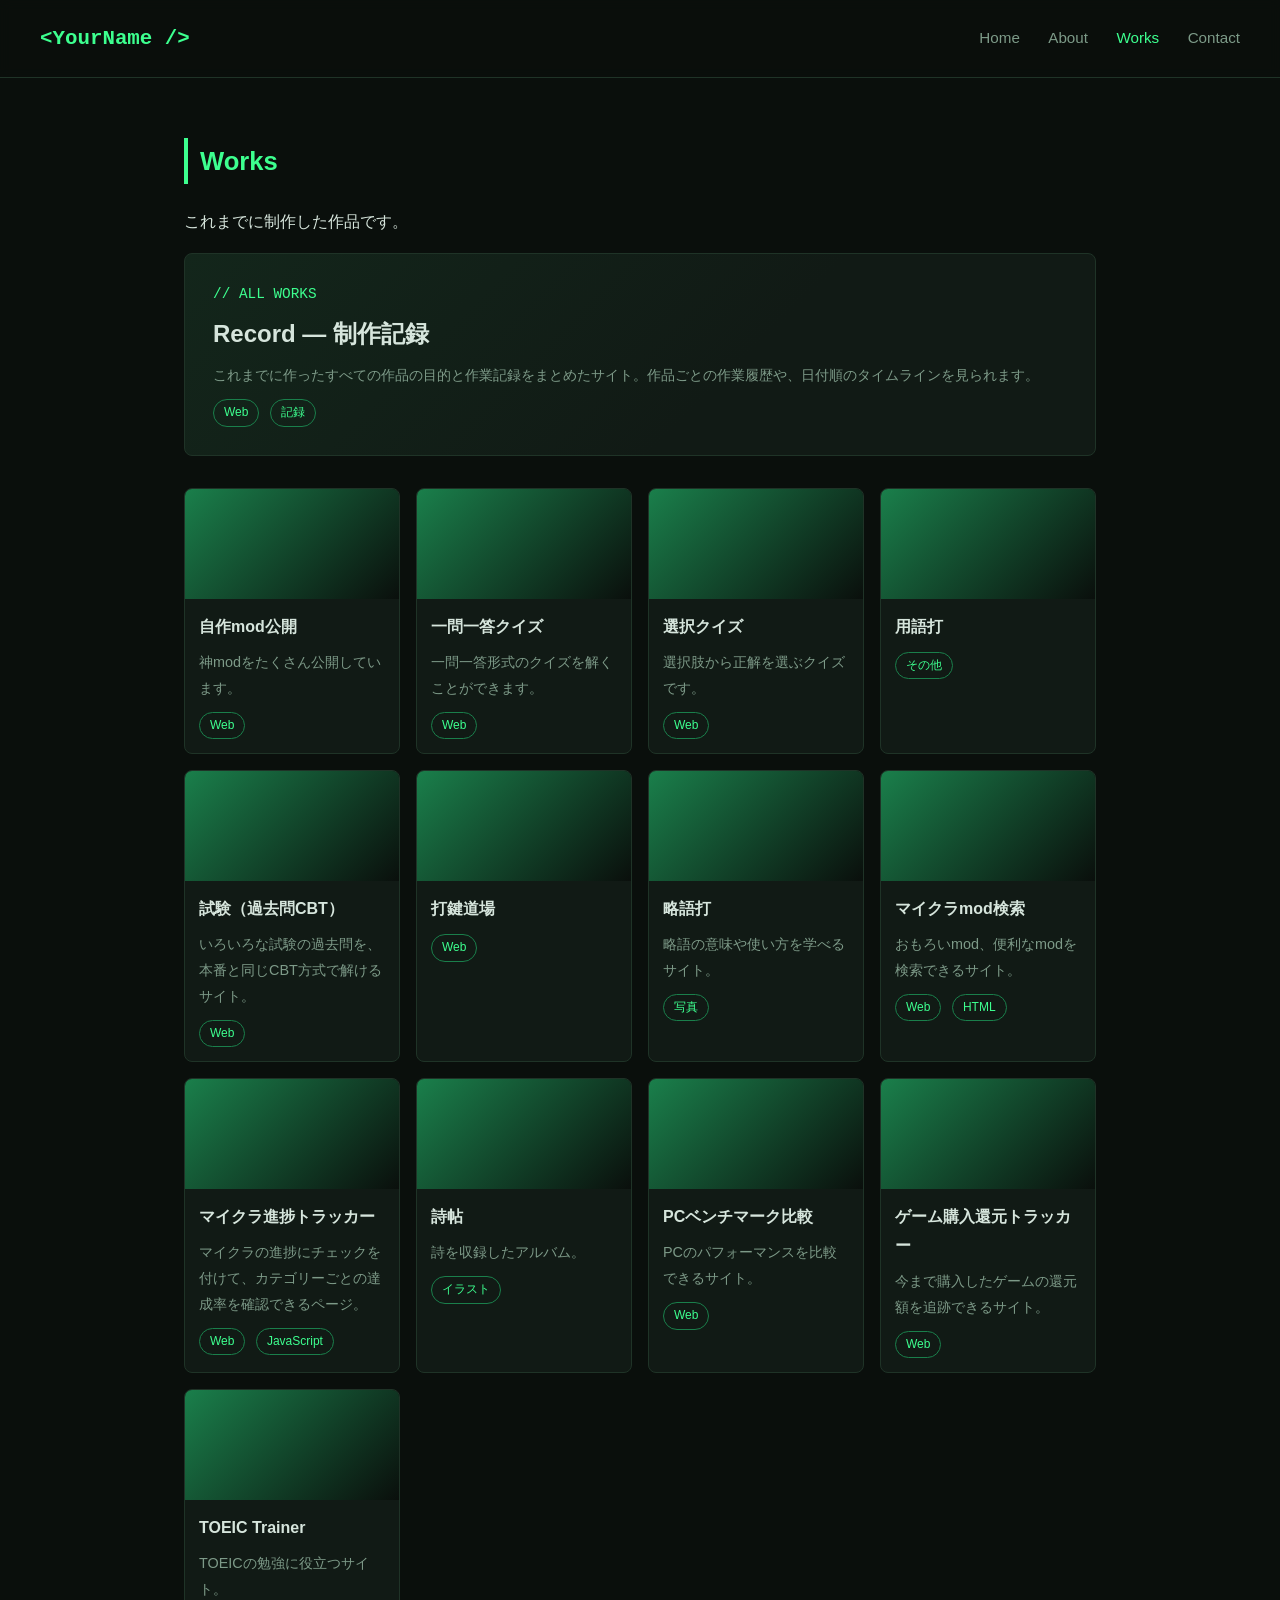
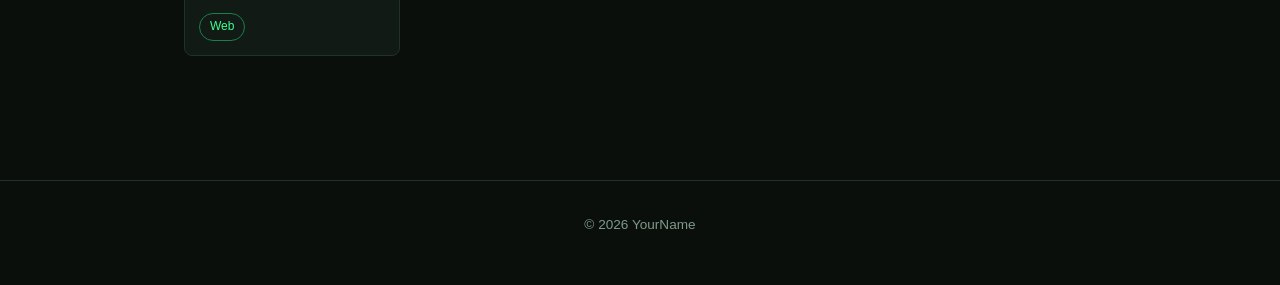
==== works.html @ 51be476e "作品一覧の5番目に「試験（過去問CBT）」を追加し、5番目以降を1つずつ後ろにずらした Co-Authored-By: Claude Opus 5.5 <noreply@anthropic.com> " ====
<!DOCTYPE html>
<html lang="ja">
<head>
  <meta charset="UTF-8">
  <meta name="viewport" content="width=device-width, initial-scale=1.0">
  <title>Works | My Portfolio</title>
  <link rel="stylesheet" href="style.css">
</head>
<body>

  <header class="header">
    <a href="index.html" class="logo">&lt;YourName /&gt;</a>
    <nav class="nav">
      <a href="index.html">Home</a>
      <a href="about.html">About</a>
      <a href="works.html" class="active">Works</a>
      <a href="contact.html">Contact</a>
    </nav>
  </header>

  <main>
    <section>
      <h2>Works</h2>
      <p>これまでに制作した作品です。</p>

      <!-- ▼ 一番上の大きなカード：すべての作品の記録 ▼ -->
      <a href="https://lumiere2110.github.io/Record/" class="card card-featured" target="_blank">
        <div class="card-body">
          <p class="featured-label">// ALL WORKS</p>
          <h3>Record ― 制作記録</h3>
          <p>これまでに作ったすべての作品の目的と作業記録をまとめたサイト。作品ごとの作業履歴や、日付順のタイムラインを見られます。</p>
          <span class="tag">Web</span>
          <span class="tag">記録</span>
        </div>
      </a>

      <!-- 作品カードの一覧（横4列 × 縦5段 = 最大20枚） -->
      <div class="cards cards-4">

        <!-- ▼ 作品カード1枚分（ここから） ▼
             作品を増やすときは、<a ... class="card"> 〜 </a> までをコピーして貼り付けます。
             href="..." の中を作品のURLに変えると、カードをクリックしたときにそのページへ移動します。
             target="_blank" は「新しいタブで開く」という意味です（同じタブで開きたいなら消してOK）。
             画像を使うときは <div class="card-image"></div> を
             <img src="images/作品の画像.jpg" alt="作品名" class="card-image"> に置き換えます。 -->
        <!-- 1 -->
        <a href="https://lumiere2110.github.io/mod-site/" class="card" target="_blank">
          <div class="card-image"></div>
          <div class="card-body">
            <h3>自作mod公開</h3>
            <p>神modをたくさん公開しています。</p>
            <span class="tag">Web</span>
          </div>
        </a>
        <!-- ▲ 作品カード1枚分（ここまで） ▲ -->

        <!-- 2 -->
        <a href="https://lumiere2110.github.io/ichimon-ittou-quiz/" class="card" target="_blank">
          <div class="card-image"></div>
          <div class="card-body">
            <h3>一問一答クイズ</h3>
            <p>一問一答形式のクイズを解くことができます。</p>
            <span class="tag">Web</span>
          </div>
        </a>

        <!-- 3 -->
        <a href="https://lumiere2110.github.io/remember/" class="card" target="_blank">
          <div class="card-image"></div>
          <div class="card-body">
            <h3>選択クイズ</h3>
            <p>選択肢から正解を選ぶクイズです。</p>
            <span class="tag">Web</span>
          </div>
        </a>

        <!-- 4 -->
        <a href="https://lumiere2110.github.io/yougoda/" class="card" target="_blank">
          <div class="card-image"></div>
          <div class="card-body">
            <h3>用語打</h3>
            <p></p>
            <span class="tag">その他</span>
          </div>
        </a>

        <!-- 5 -->
        <a href="https://lumiere2110.github.io/shiken/" class="card" target="_blank">
          <div class="card-image"></div>
          <div class="card-body">
            <h3>試験（過去問CBT）</h3>
            <p>いろいろな試験の過去問を、本番と同じCBT方式で解けるサイト。</p>
            <span class="tag">Web</span>
          </div>
        </a>

        <!-- 6 -->
        <a href="https://lumiere2110.github.io/typing-dojo/" class="card" target="_blank">
          <div class="card-image"></div>
          <div class="card-body">
            <h3>打鍵道場</h3>
            <p></p>
            <span class="tag">Web</span>
          </div>
        </a>

        <!-- 7 -->
        <a href="https://lumiere2110.github.io/ryakugo-da/" class="card" target="_blank">
          <div class="card-image"></div>
          <div class="card-body">
            <h3>略語打</h3>
            <p>略語の意味や使い方を学べるサイト。</p>
            <span class="tag">写真</span>
          </div>
        </a>

        <!-- 8 -->
        <a href="https://claude.ai/artifact/87Ac6ER9rVqyrskoAhkS92" class="card" target="_blank">
          <div class="card-image"></div>
          <div class="card-body">
            <h3>マイクラmod検索</h3>
            <p>おもろいmod、便利なmodを検索できるサイト。</p>
            <span class="tag">Web</span>
            <span class="tag">HTML</span>
          </div>
        </a>

        <!-- 9 -->
        <a href="advancements.html" class="card">
          <div class="card-image"></div>
          <div class="card-body">
            <h3>マイクラ進捗トラッカー</h3>
            <p>マイクラの進捗にチェックを付けて、カテゴリーごとの達成率を確認できるページ。</p>
            <span class="tag">Web</span>
            <span class="tag">JavaScript</span>
          </div>
        </a>

        <!-- 10 -->
        <a href="https://claude.ai/artifact/4rUAtp9wFV2xARuPC4ooaP" class="card" target="_blank">
          <div class="card-image"></div>
          <div class="card-body">
            <h3>詩帖</h3>
            <p>詩を収録したアルバム。</p>
            <span class="tag">イラスト</span>
          </div>
        </a>

        <!-- 11 -->
        <a href="https://claude.ai/artifact/9NZDNkpiaaim8VoqM7tA9M" class="card" target="_blank">
          <div class="card-image"></div>
          <div class="card-body">
            <h3>PCベンチマーク比較</h3>
            <p>PCのパフォーマンスを比較できるサイト。</p>
            <span class="tag">Web</span>
          </div>
        </a>

        <!-- 12 -->
        <a href="https://claude.ai/artifact/Y1Z1hTTHwk4gvSzqH3KwCY" class="card" target="_blank">
          <div class="card-image"></div>
          <div class="card-body">
            <h3>ゲーム購入還元トラッカー</h3>
            <p>今まで購入したゲームの還元額を追跡できるサイト。</p>
            <span class="tag">Web</span>
          </div>
        </a>

        <!-- 13 -->
        <a href="https://claude.ai/artifact/7HgNLzrHDvLQ66fWLFRqhR" class="card" target="_blank">
          <div class="card-image"></div>
          <div class="card-body">
            <h3>TOEIC Trainer</h3>
            <p>TOEICの勉強に役立つサイト。</p>
            <span class="tag">Web</span>
          </div>
        </a>

        <!-- 14〜20番目は空きです。作品が増えたら、上のカードをコピーしてここに貼り付けてください。 -->

        <!-- ▼ 今は表示していない作品（< ! - - と - - > で囲むと画面に出なくなります）
             また載せたくなったら、囲みを外してください。

        <a href="https://claude.ai/artifact/TfUrEgUcJEP9FJDr8xkh1P" class="card" target="_blank">
          <div class="card-image"></div>
          <div class="card-body">
            <h3>ネットワーク・セキュリティ道場</h3>
            <p>ネットワーク・セキュリティに関する知識を学べるサイト。</p>
            <span class="tag">Web</span>
          </div>
        </a>

        <a href="https://claude.ai/artifact/HqmQit219d4cJwLSxYYikT" class="card" target="_blank">
          <div class="card-image"></div>
          <div class="card-body">
            <h3>応用情報攻略長</h3>
            <p>応用情報技術者試験の勉強に役立つサイト。</p>
            <span class="tag">Web</span>
          </div>
        </a>

        <a href="https://claude.ai/artifact/F7HWjsjizxuf1pS3RkAus2" class="card" target="_blank">
          <div class="card-image"></div>
          <div class="card-body">
            <h3>Unityゲーム制作ガイド</h3>
            <p>Unityを使ったゲーム制作の方法を学べるサイト。</p>
            <span class="tag">Web</span>
          </div>
        </a>

        ▲ 今は表示していない作品（ここまで） -->

      </div>
    </section>
  </main>

  <footer class="footer">
    <p>&copy; 2026 YourName</p>
  </footer>

</body>
</html>
---- style.css ----
/* =========================================================
   style.css ― サイト全体のデザイン（見た目）を決めるファイル
   全ページがこのファイルを読み込んでいます。
   ここを変えると、すべてのページの見た目が変わります。
   ========================================================= */


/* ---------- 1. 色の設定 ----------
   ここで色に「名前」を付けています。
   色を変えたいときは、ここの値（#から始まる6桁）を変えるだけでOK。 */
:root {
  --bg: #0a0f0c;          /* 背景色（ほぼ黒）             */
  --bg-card: #111a15;     /* カードなど少し明るい背景      */
  --line: #1f3327;        /* 枠線の色                     */
  --green: #3dff8f;       /* メインの緑（光る感じの明るい緑）*/
  --green-dark: #1a7f4b;  /* 暗めの緑                     */
  --text: #d6e5dc;        /* 普通の文字の色                */
  --text-sub: #7d9a88;    /* 補足の文字の色（少し暗め）     */
}


/* ---------- 2. ページ全体の基本設定 ---------- */
* {
  box-sizing: border-box;  /* 幅の計算を分かりやすくするおまじない */
  margin: 0;
  padding: 0;
}

body {
  background-color: var(--bg);   /* 背景を黒に */
  color: var(--text);            /* 文字色 */
  font-family: "Segoe UI", "Hiragino Sans", "Yu Gothic", sans-serif;
  line-height: 1.8;              /* 行の間隔 */
}

/* リンク（文字をクリックすると移動するもの）の色 */
a {
  color: var(--green);
  text-decoration: none;  /* 下線を消す */
}
a:hover {
  text-decoration: underline;  /* マウスを乗せたら下線を出す */
}


/* ---------- 3. ヘッダー（ページ上部のメニュー部分） ---------- */
.header {
  display: flex;                   /* 中身を横に並べる */
  justify-content: space-between;  /* 左端と右端に分ける */
  align-items: center;             /* 縦方向は中央ぞろえ */
  flex-wrap: wrap;                 /* 画面が狭いときは折り返す */
  gap: 12px;
  padding: 20px 40px;
  border-bottom: 1px solid var(--line);
  position: sticky;                /* スクロールしても上に固定 */
  top: 0;
  background-color: rgba(10, 15, 12, 0.9);
  backdrop-filter: blur(6px);      /* 後ろを少しぼかす */
  z-index: 10;
}

/* 左上のサイト名 */
.logo {
  font-family: Consolas, "Courier New", monospace;  /* プログラムっぽい文字 */
  font-size: 1.3rem;
  font-weight: bold;
  color: var(--green);
}
.logo:hover {
  text-decoration: none;
}

/* メニューのリンク */
.nav a {
  color: var(--text-sub);
  margin-left: 24px;
  font-size: 0.95rem;
}
.nav a:hover {
  color: var(--green);
  text-decoration: none;
}
/* 今いるページのメニューを光らせる（HTML側で class="active" を付ける） */
.nav a.active {
  color: var(--green);
}


/* ---------- 4. メインの中身部分 ---------- */
main {
  max-width: 960px;   /* 横に広がりすぎないように最大幅を決める */
  margin: 0 auto;     /* 中央に配置 */
  padding: 60px 24px;
}

/* 見出し */
h1 {
  font-size: 2.4rem;
  margin-bottom: 16px;
}
h2 {
  font-size: 1.6rem;
  color: var(--green);
  margin-bottom: 24px;
  border-left: 4px solid var(--green);  /* 左に緑の線 */
  padding-left: 12px;
}
h3 {
  font-size: 1.15rem;
  margin-bottom: 8px;
}

p {
  margin-bottom: 16px;
}

/* セクション（まとまり）同士の間隔 */
section {
  margin-bottom: 64px;
}


/* ---------- 5. トップページの大きな見出し部分 ---------- */
.hero {
  min-height: 60vh;          /* 画面の高さの60% */
  display: flex;
  flex-direction: column;
  justify-content: center;   /* 縦方向の中央に */
}

/* 「Hello, World」のような小さい文字 */
.hero-small {
  font-family: Consolas, "Courier New", monospace;
  color: var(--green);
  margin-bottom: 8px;
}

/* 大きな名前 */
.hero h1 {
  font-size: 3.2rem;
  line-height: 1.3;
}

/* 名前の一部を緑で光らせる */
.glow {
  color: var(--green);
  text-shadow: 0 0 18px rgba(61, 255, 143, 0.5);  /* 光っているような影 */
}


/* ---------- 6. ボタン ---------- */
.button {
  display: inline-block;
  padding: 12px 28px;
  border: 1px solid var(--green);
  border-radius: 4px;              /* 角を少し丸く */
  color: var(--green);
  margin-top: 16px;
  margin-right: 12px;
  transition: 0.2s;                /* 変化をなめらかに */
}
.button:hover {
  background-color: var(--green);
  color: var(--bg);
  text-decoration: none;
  box-shadow: 0 0 20px rgba(61, 255, 143, 0.4);
}


/* ---------- 7. 作品カード ---------- */
/* カードを並べる箱 */
.cards {
  display: grid;
  grid-template-columns: repeat(auto-fill, minmax(260px, 1fr));  /* 画面幅に合わせて自動で並ぶ */
  gap: 24px;
}

/* 横4列で並べる（作品ページ用）。画面が狭いときは2列 → 1列に減らす */
.cards-4 {
  grid-template-columns: repeat(4, 1fr);
  gap: 16px;
}
.cards-4 .card-image {
  height: 110px;
}
.cards-4 .card-body {
  padding: 14px;
}
.cards-4 .card-body h3 {
  font-size: 1rem;
}
@media (max-width: 860px) {
  .cards-4 { grid-template-columns: repeat(2, 1fr); }
}
@media (max-width: 480px) {
  .cards-4 { grid-template-columns: 1fr; }
}

/* 一番上の大きなカード（Record） */
.card-featured {
  margin-bottom: 32px;
  border-color: var(--green-dark);
  background: linear-gradient(135deg, #13261b, var(--bg-card) 60%);
}
.card-featured .card-body {
  padding: 28px;
}
.card-featured h3 {
  font-size: 1.5rem;
}
.featured-label {
  font-family: Consolas, "Courier New", monospace;
  color: var(--green) !important;
  margin-bottom: 4px !important;
}

/* カード1枚（リンクになっているので、文字色や下線をふつうのリンクと変えています） */
.card {
  display: block;
  color: var(--text);
  text-decoration: none;
  background-color: var(--bg-card);
  border: 1px solid var(--line);
  border-radius: 8px;
  overflow: hidden;
  transition: 0.2s;
}
.card:hover {
  border-color: var(--green);
  transform: translateY(-4px);     /* マウスを乗せると少し浮く */
  text-decoration: none;
  box-shadow: 0 0 20px rgba(61, 255, 143, 0.2);  /* 緑にうっすら光る */
}
/* マウスを乗せたらタイトルを緑に */
.card:hover h3 {
  color: var(--green);
}

/* カードの画像部分（画像がないときは緑のグラデーションを表示） */
.card-image {
  width: 100%;
  height: 160px;
  object-fit: cover;               /* 画像をはみ出さずにきれいに収める */
  background: linear-gradient(135deg, var(--green-dark), var(--bg));
  display: block;
}

.card-body {
  padding: 20px;
}
.card-body p {
  color: var(--text-sub);
  font-size: 0.9rem;
  margin-bottom: 8px;
}

/* 「Web」「デザイン」などの小さなラベル */
.tag {
  display: inline-block;
  font-size: 0.75rem;
  padding: 2px 10px;
  border: 1px solid var(--green-dark);
  border-radius: 20px;
  color: var(--green);
  margin-right: 6px;
}


/* ---------- 8. 自己紹介ページ ---------- */
.profile {
  display: flex;
  gap: 40px;
  align-items: center;
  flex-wrap: wrap;
}

/* プロフィール画像（丸く切り抜く） */
.profile-image {
  width: 180px;
  height: 180px;
  border-radius: 50%;
  border: 2px solid var(--green);
  box-shadow: 0 0 24px rgba(61, 255, 143, 0.3);
  object-fit: cover;
  background: linear-gradient(135deg, var(--green-dark), var(--bg));
}

.profile-text {
  flex: 1;
  min-width: 260px;
}

/* スキル一覧 */
.skills {
  list-style: none;  /* 先頭の「・」を消す */
}
.skills li {
  padding: 10px 0;
  border-bottom: 1px solid var(--line);
}
.skills li::before {
  content: "> ";     /* 先頭に「>」を付ける */
  color: var(--green);
  font-family: Consolas, monospace;
}


/* ---------- 9. フッター（ページ下部） ---------- */
.footer {
  text-align: center;
  padding: 32px;
  border-top: 1px solid var(--line);
  color: var(--text-sub);
  font-size: 0.85rem;
}


/* ---------- 10. スマホ用の調整 ----------
   画面の幅が600px以下のときだけ、ここの設定が使われます。 */
@media (max-width: 600px) {
  .header {
    padding: 16px;
  }
  .nav a {
    margin-left: 0;
    margin-right: 16px;
  }
  .hero h1 {
    font-size: 2.2rem;
  }
  main {
    padding: 40px 16px;
  }
}
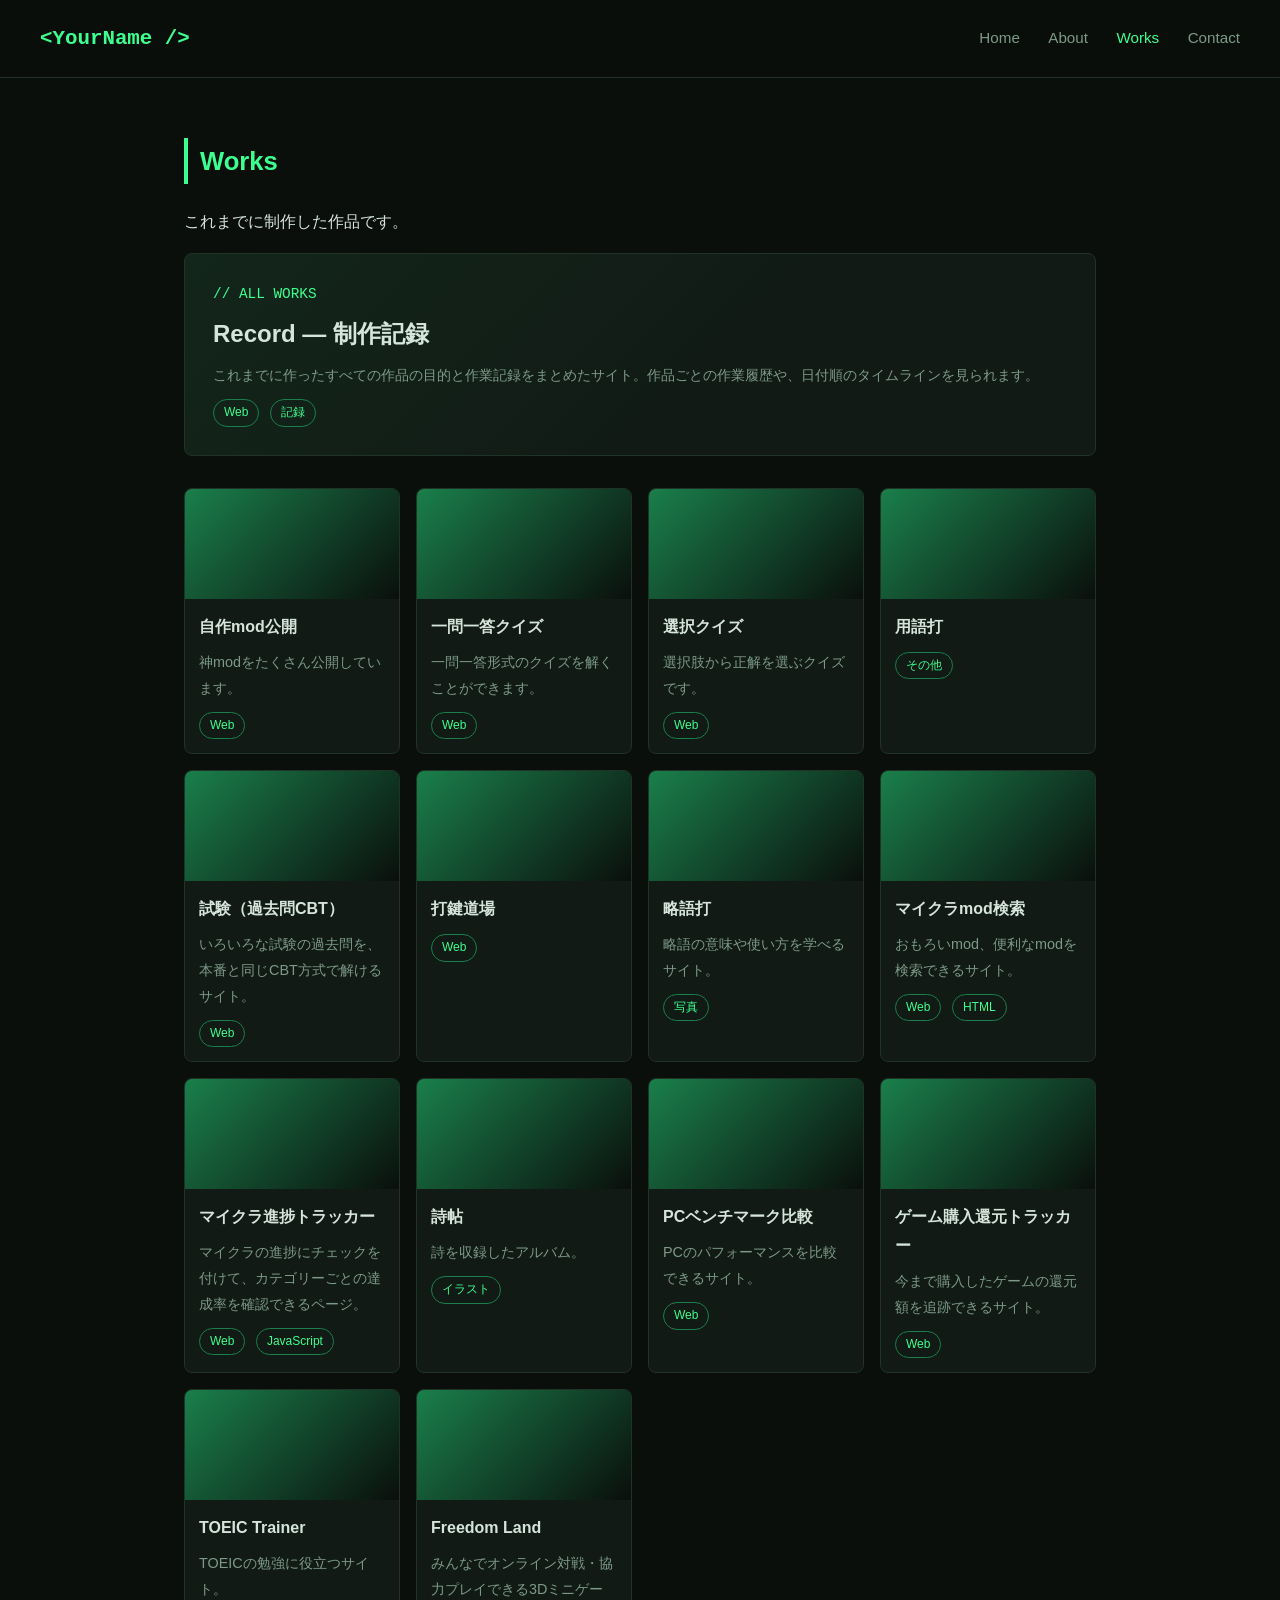
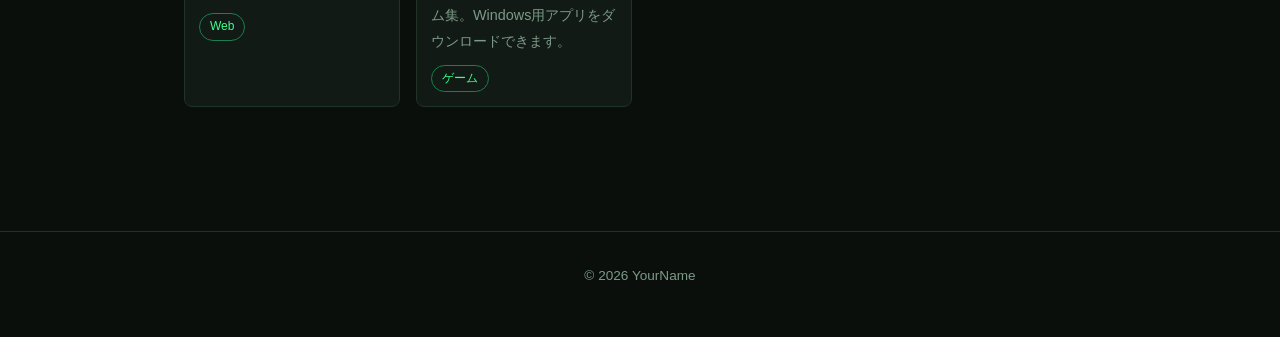
==== commit 2a201b9a: "作品一覧に Freedom Land(ダウンロードページへのリンク)を追加 Co-Authored-By: Claude Opus 5.5 <noreply@anthropic.com>" ====
--- a/works.html
+++ b/works.html
@@ -176,7 +176,17 @@
           </div>
         </a>
 
-        <!-- 14〜20番目は空きです。作品が増えたら、上のカードをコピーしてここに貼り付けてください。 -->
+        <!-- 14 -->
+        <a href="https://github.com/Lumiere2110/freedom-land/releases/latest" class="card" target="_blank">
+          <div class="card-image"></div>
+          <div class="card-body">
+            <h3>Freedom Land</h3>
+            <p>みんなでオンライン対戦・協力プレイできる3Dミニゲーム集。Windows用アプリをダウンロードできます。</p>
+            <span class="tag">ゲーム</span>
+          </div>
+        </a>
+
+        <!-- 15〜20番目は空きです。作品が増えたら、上のカードをコピーしてここに貼り付けてください。 -->
 
         <!-- ▼ 今は表示していない作品（< ! - - と - - > で囲むと画面に出なくなります）
              また載せたくなったら、囲みを外してください。
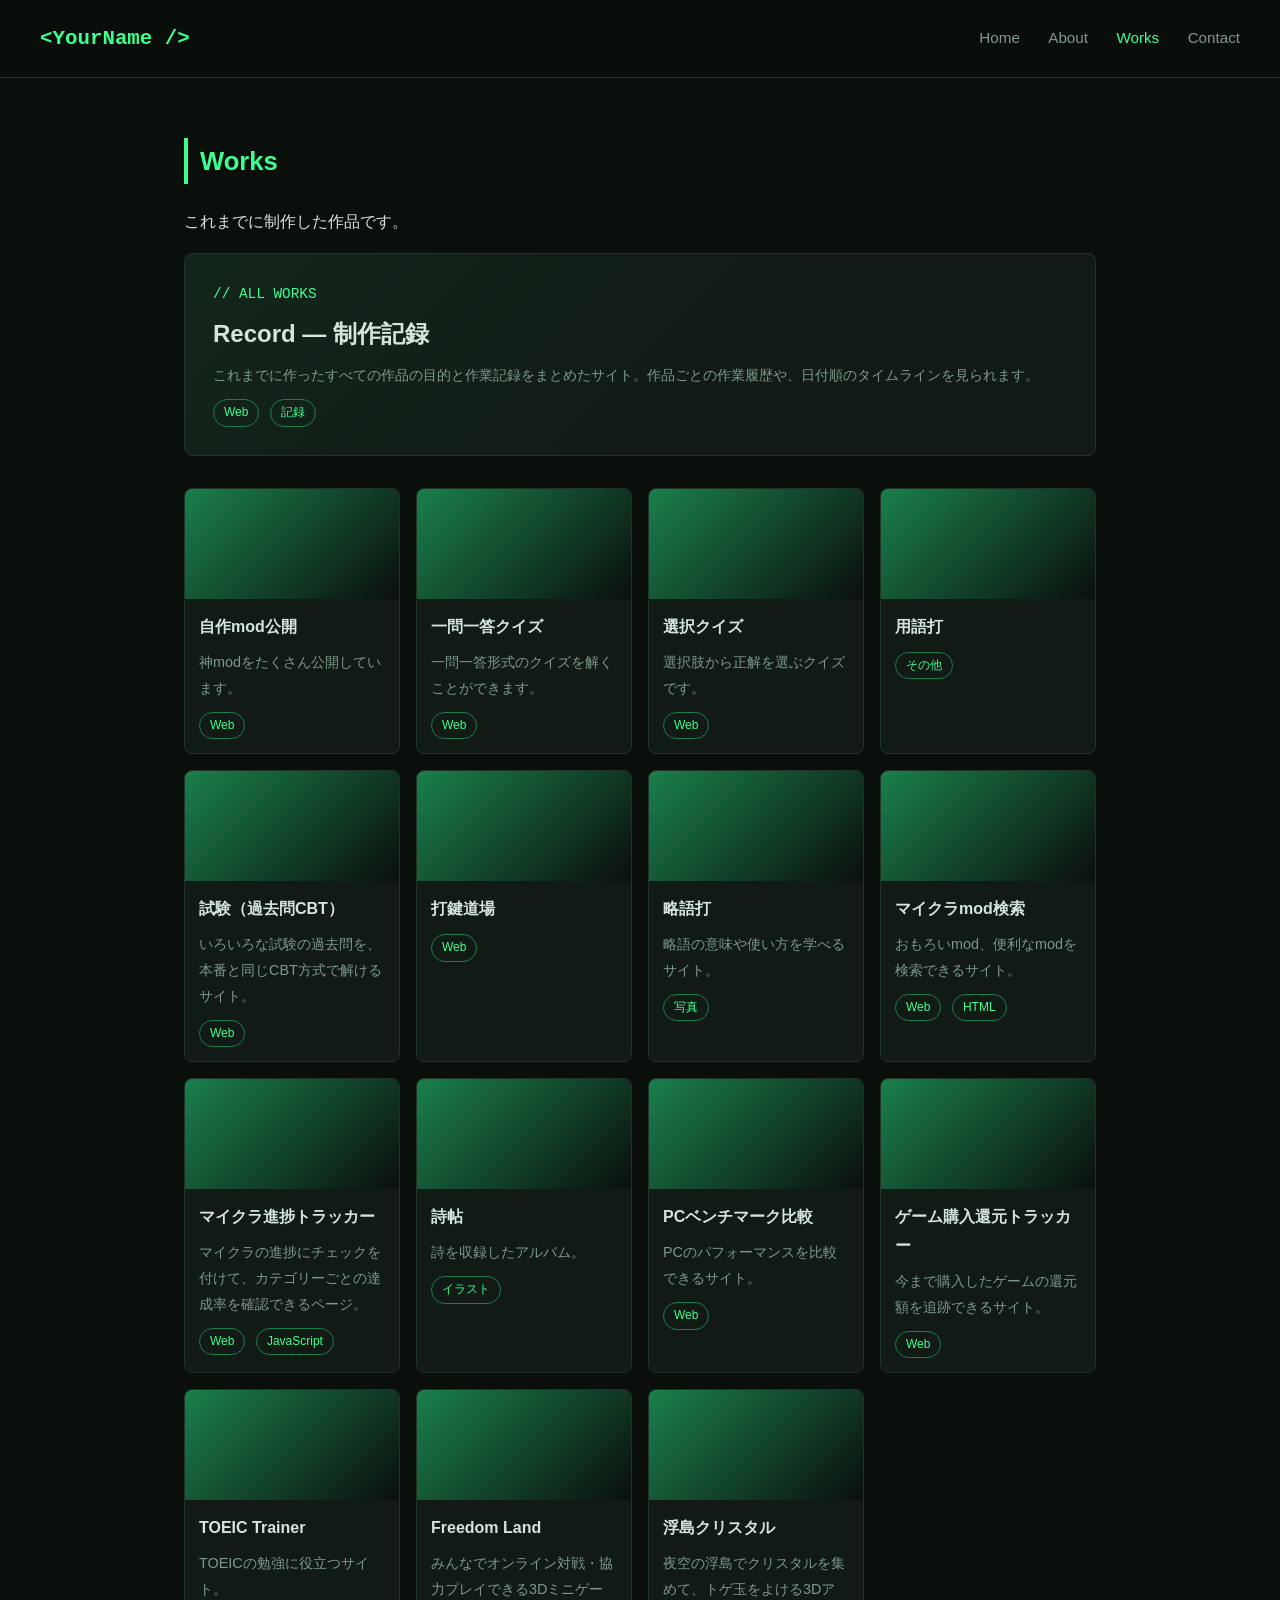
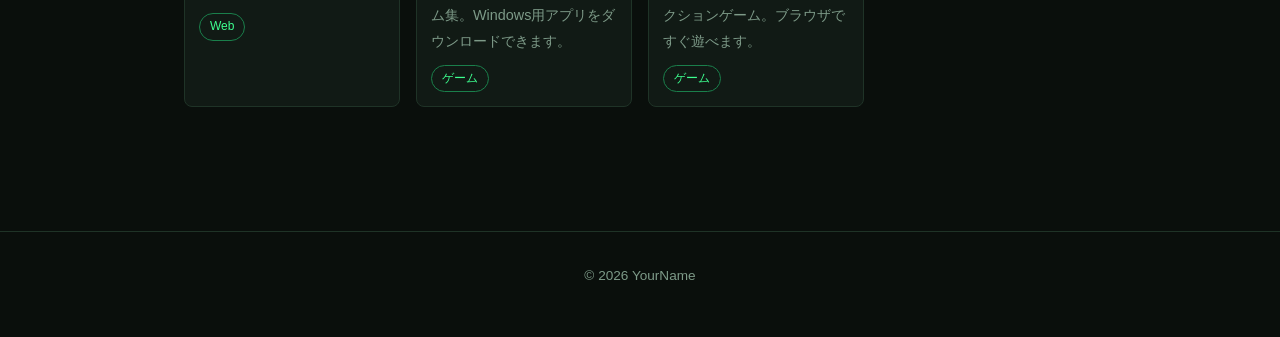
==== commit cf8e3fb2: "作品一覧に浮島クリスタルを追加 Co-Authored-By: Claude Opus 5.5 <noreply@anthropic.com>" ====
--- a/works.html
+++ b/works.html
@@ -186,7 +186,17 @@
           </div>
         </a>
 
-        <!-- 15〜20番目は空きです。作品が増えたら、上のカードをコピーしてここに貼り付けてください。 -->
+        <!-- 15 -->
+        <a href="https://lumiere2110.github.io/ukishima-crystal/" class="card" target="_blank">
+          <div class="card-image"></div>
+          <div class="card-body">
+            <h3>浮島クリスタル</h3>
+            <p>夜空の浮島でクリスタルを集めて、トゲ玉をよける3Dアクションゲーム。ブラウザですぐ遊べます。</p>
+            <span class="tag">ゲーム</span>
+          </div>
+        </a>
+
+        <!-- 16〜20番目は空きです。作品が増えたら、上のカードをコピーしてここに貼り付けてください。 -->
 
         <!-- ▼ 今は表示していない作品（< ! - - と - - > で囲むと画面に出なくなります）
              また載せたくなったら、囲みを外してください。
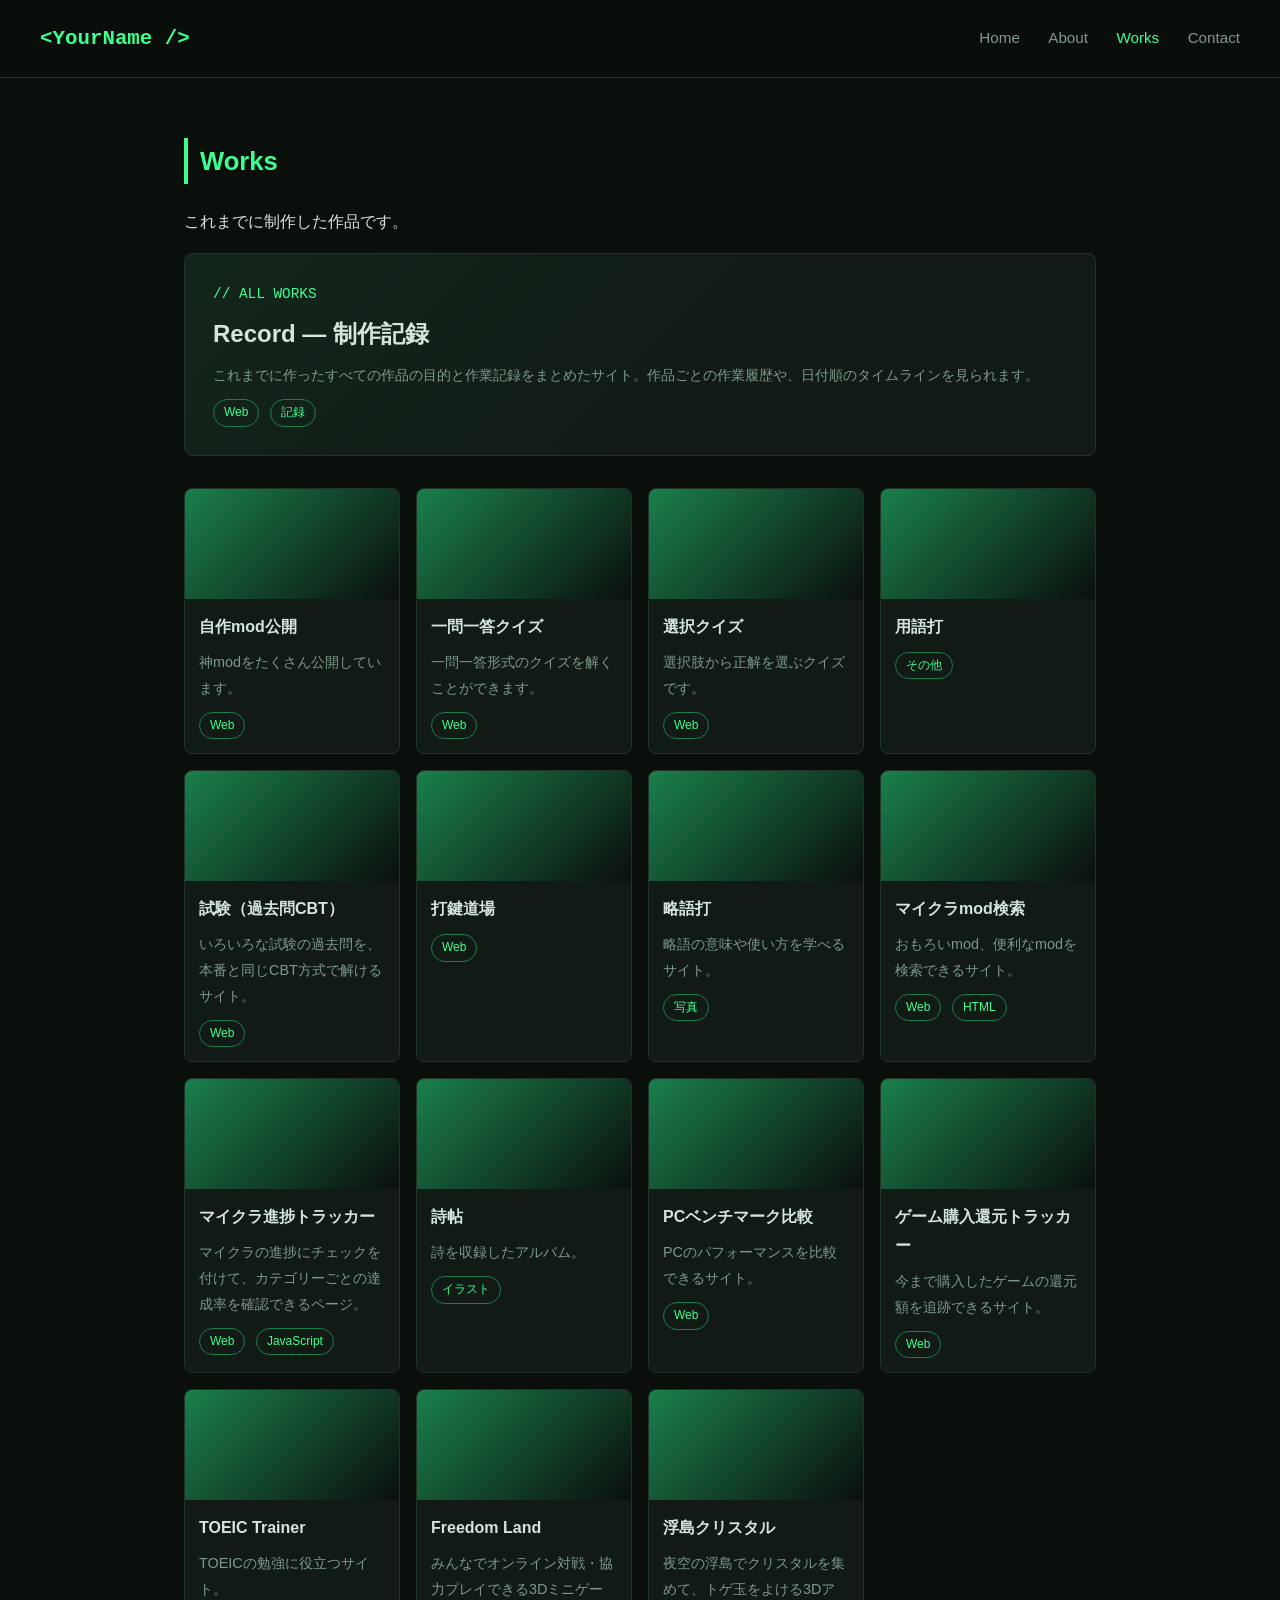
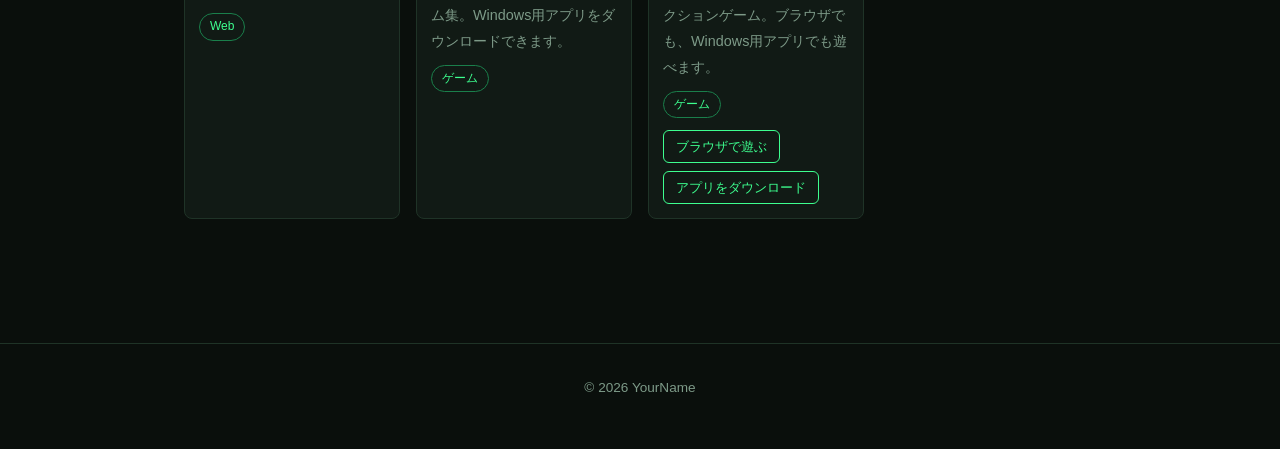
==== commit cae56694: "浮島クリスタルのカードに「ブラウザで遊ぶ」「アプリをダウンロード」の2つのボタンを付けた Co-Authored-By: Claude Opus 5.5 <noreply@anthropic.com>" ====
--- a/works.html
+++ b/works.html
@@ -187,14 +187,19 @@
         </a>
 
         <!-- 15 -->
-        <a href="https://lumiere2110.github.io/ukishima-crystal/" class="card" target="_blank">
+        <!-- このカードはリンクが2つあるので、全体を <a> にせず <div> にして、中にボタンを2つ置いています -->
+        <div class="card">
           <div class="card-image"></div>
           <div class="card-body">
             <h3>浮島クリスタル</h3>
-            <p>夜空の浮島でクリスタルを集めて、トゲ玉をよける3Dアクションゲーム。ブラウザですぐ遊べます。</p>
+            <p>夜空の浮島でクリスタルを集めて、トゲ玉をよける3Dアクションゲーム。ブラウザでも、Windows用アプリでも遊べます。</p>
             <span class="tag">ゲーム</span>
-          </div>
-        </a>
+            <div class="card-links">
+              <a href="https://lumiere2110.github.io/ukishima-crystal/" class="card-link" target="_blank">ブラウザで遊ぶ</a>
+              <a href="https://github.com/Lumiere2110/ukishima-crystal/releases/latest" class="card-link" target="_blank">アプリをダウンロード</a>
+            </div>
+          </div>
+        </div>
 
         <!-- 16〜20番目は空きです。作品が増えたら、上のカードをコピーしてここに貼り付けてください。 -->
 
--- a/style.css
+++ b/style.css
@@ -252,6 +252,29 @@
   color: var(--text-sub);
   font-size: 0.9rem;
   margin-bottom: 8px;
+}
+
+/* カードの中に並べるボタン（リンクが2つ以上あるカード用） */
+.card-links {
+  display: flex;
+  flex-wrap: wrap;
+  gap: 8px;
+  margin-top: 12px;
+}
+.card-link {
+  font-size: 0.8rem;
+  padding: 4px 12px;
+  border: 1px solid var(--green);
+  border-radius: 6px;
+  color: var(--green);
+  text-decoration: none;
+  transition: 0.2s;
+}
+.card-link:hover,
+.card-link:focus-visible {
+  background-color: var(--green);
+  color: var(--bg);
+  text-decoration: none;
 }
 
 /* 「Web」「デザイン」などの小さなラベル */
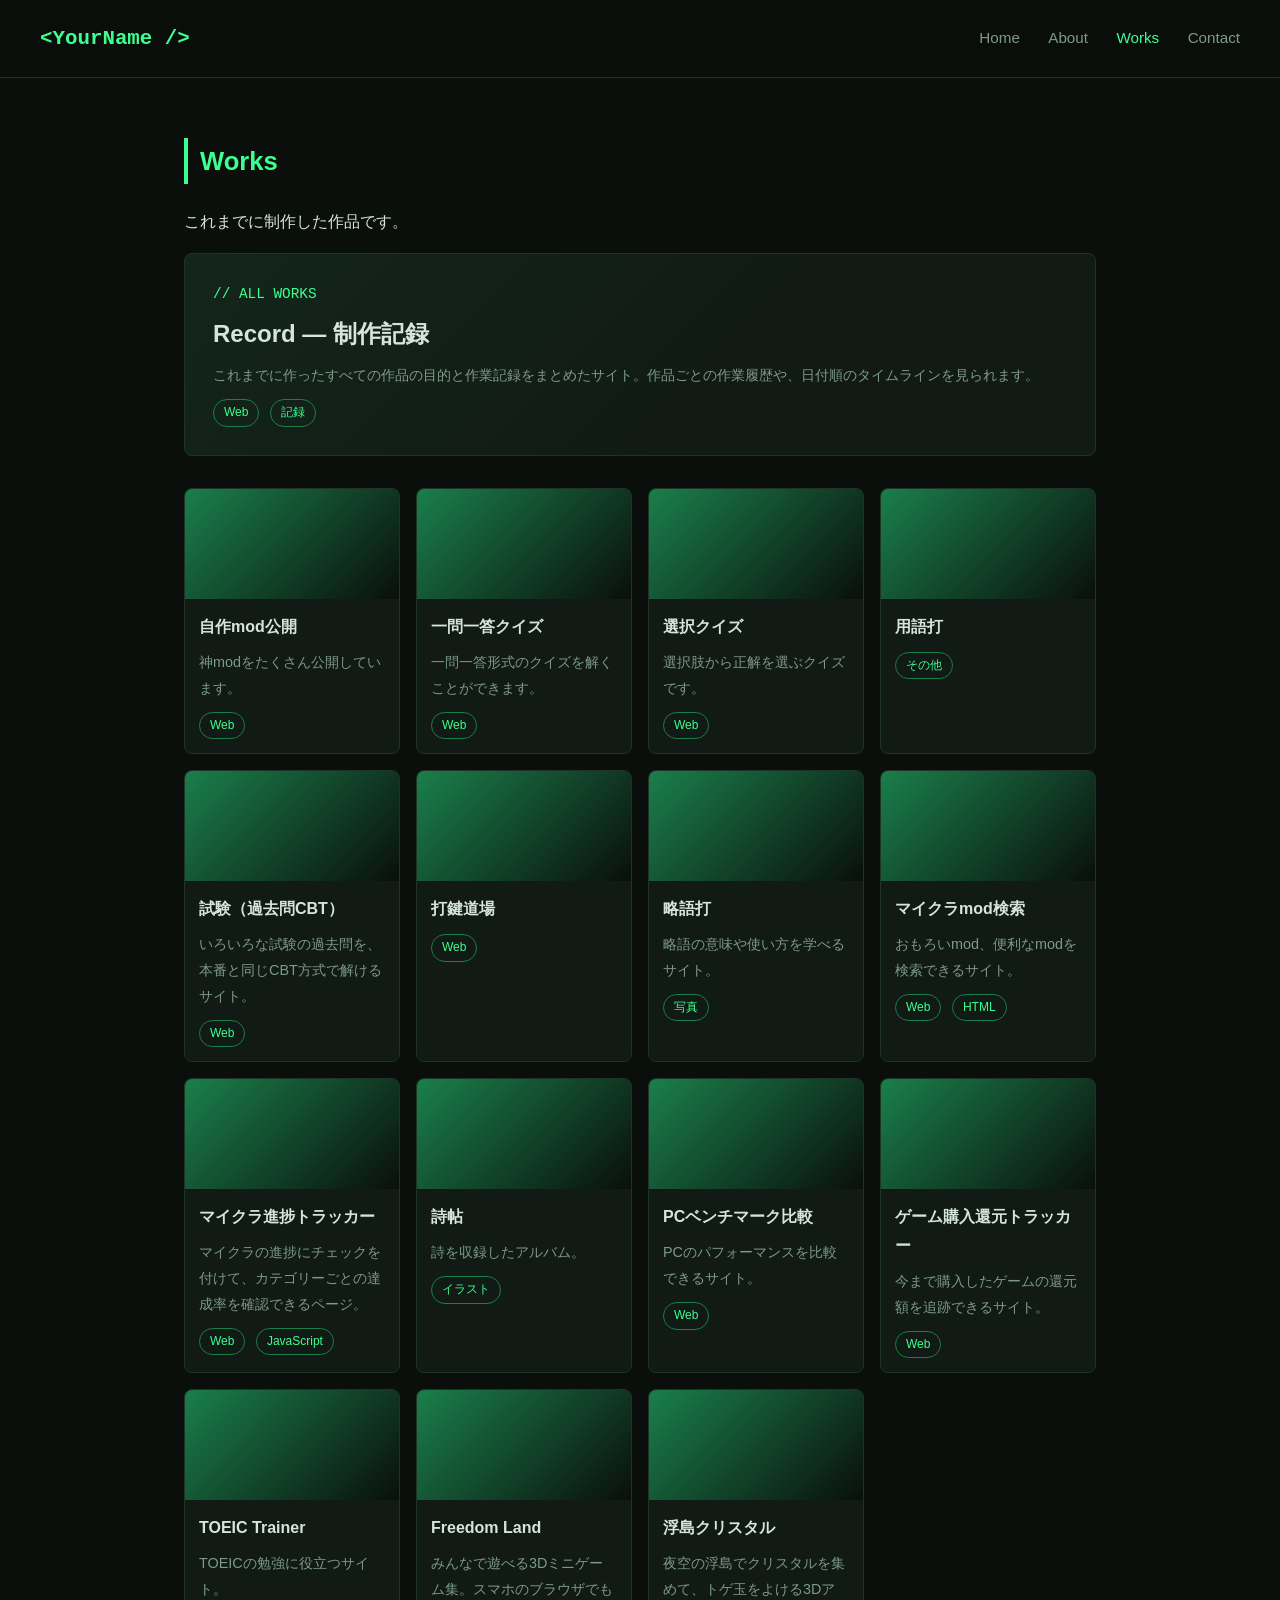
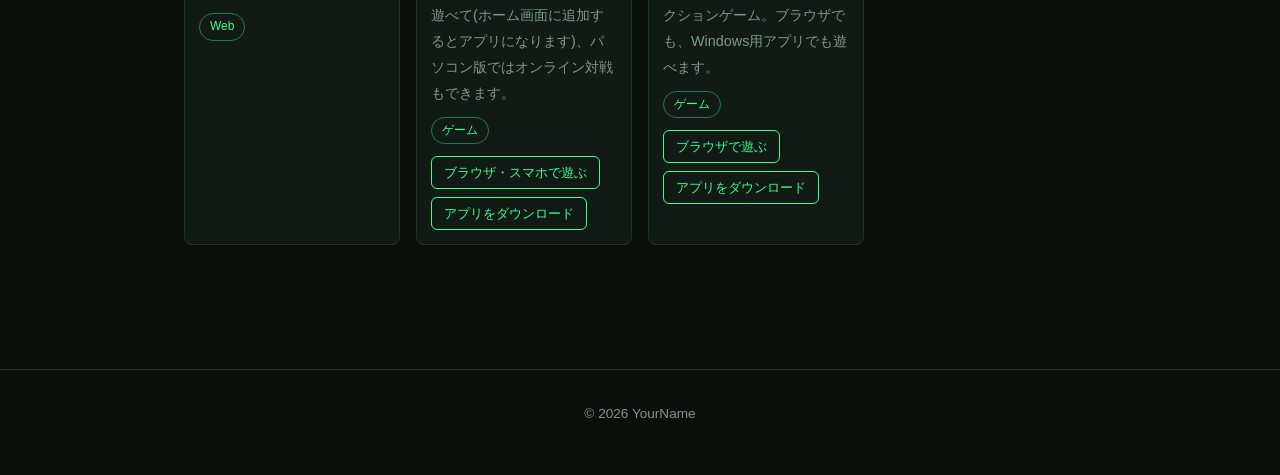
==== commit 3417a1a8: "Freedom Land のカードにブラウザ・スマホ版のリンクを追加 Co-Authored-By: Claude Opus 5.5 <noreply@anthropic.com>" ====
--- a/works.html
+++ b/works.html
@@ -177,14 +177,19 @@
         </a>
 
         <!-- 14 -->
-        <a href="https://github.com/Lumiere2110/freedom-land/releases/latest" class="card" target="_blank">
+        <!-- リンクが2つあるので <div> にして、中にボタンを2つ置いています -->
+        <div class="card">
           <div class="card-image"></div>
           <div class="card-body">
             <h3>Freedom Land</h3>
-            <p>みんなでオンライン対戦・協力プレイできる3Dミニゲーム集。Windows用アプリをダウンロードできます。</p>
+            <p>みんなで遊べる3Dミニゲーム集。スマホのブラウザでも遊べて(ホーム画面に追加するとアプリになります)、パソコン版ではオンライン対戦もできます。</p>
             <span class="tag">ゲーム</span>
-          </div>
-        </a>
+            <div class="card-links">
+              <a href="https://lumiere2110.github.io/freedom-land/" class="card-link" target="_blank">ブラウザ・スマホで遊ぶ</a>
+              <a href="https://github.com/Lumiere2110/freedom-land/releases/latest" class="card-link" target="_blank">アプリをダウンロード</a>
+            </div>
+          </div>
+        </div>
 
         <!-- 15 -->
         <!-- このカードはリンクが2つあるので、全体を <a> にせず <div> にして、中にボタンを2つ置いています -->
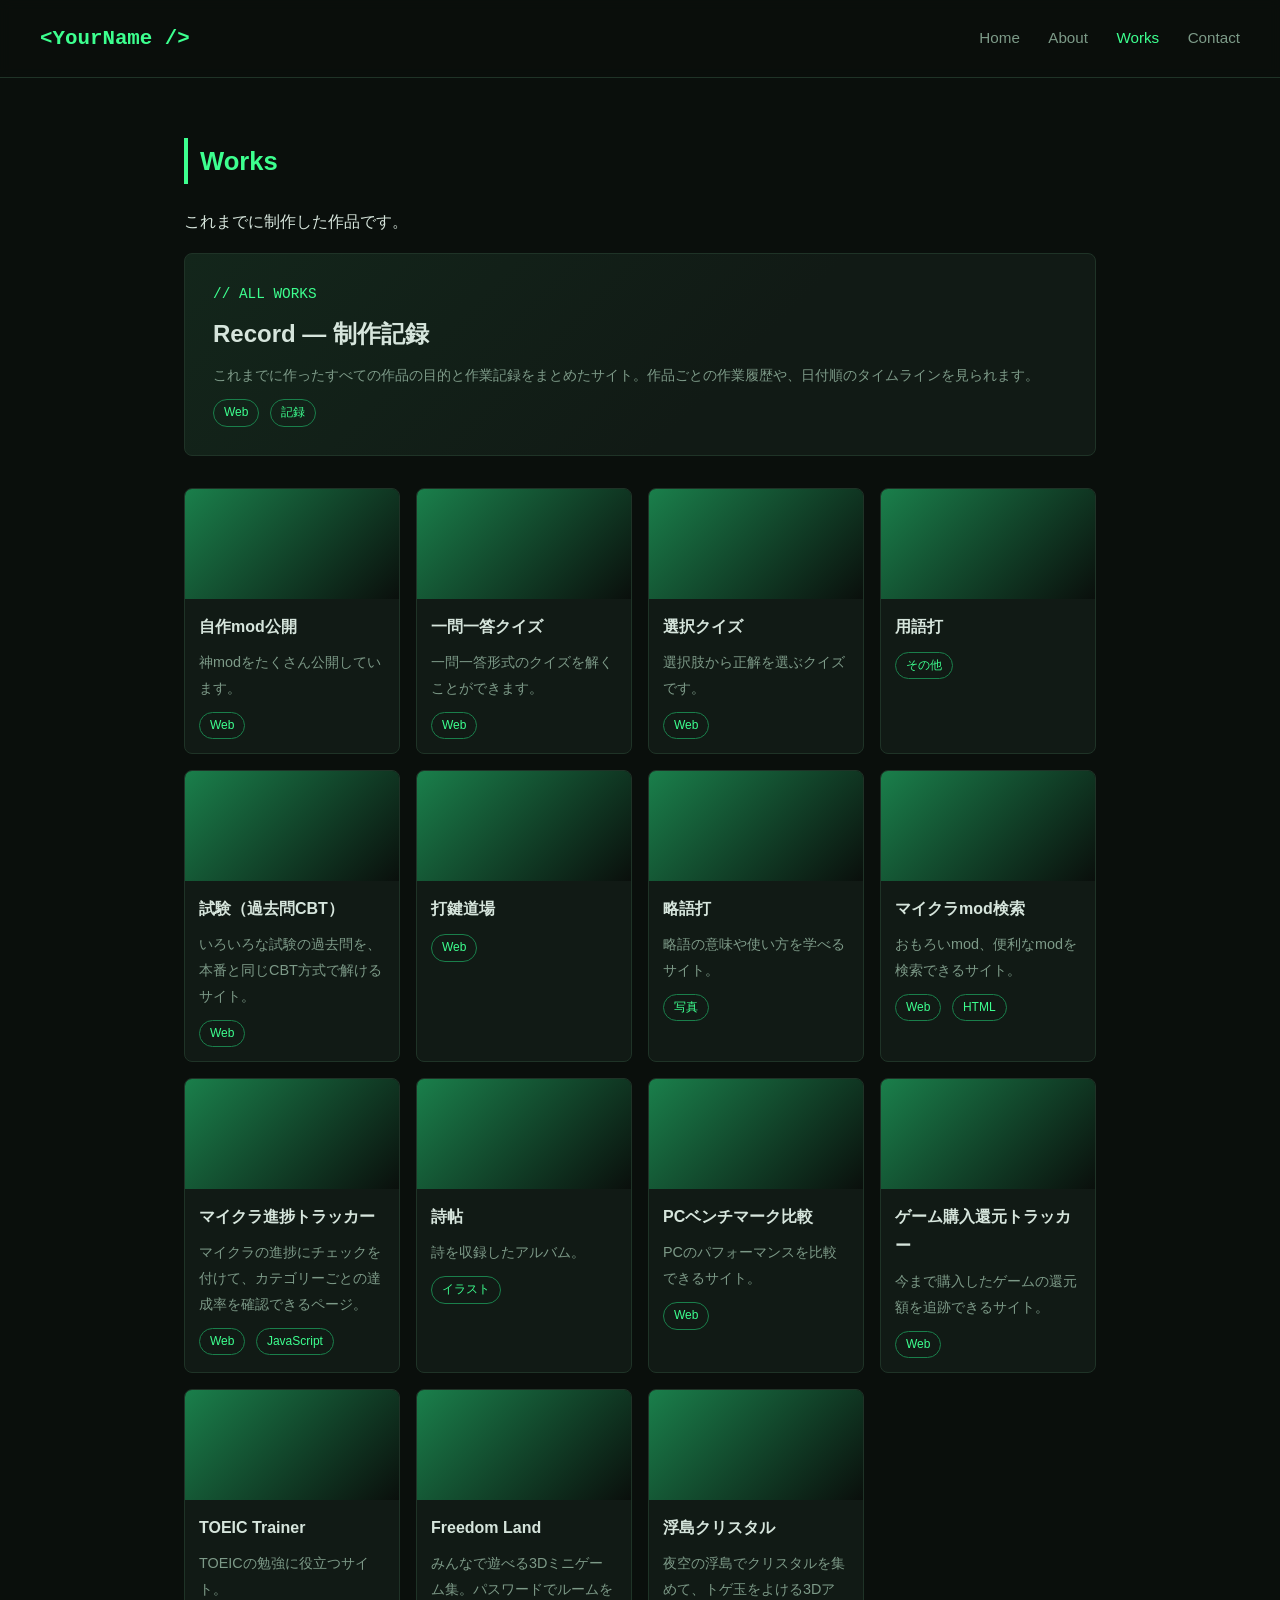
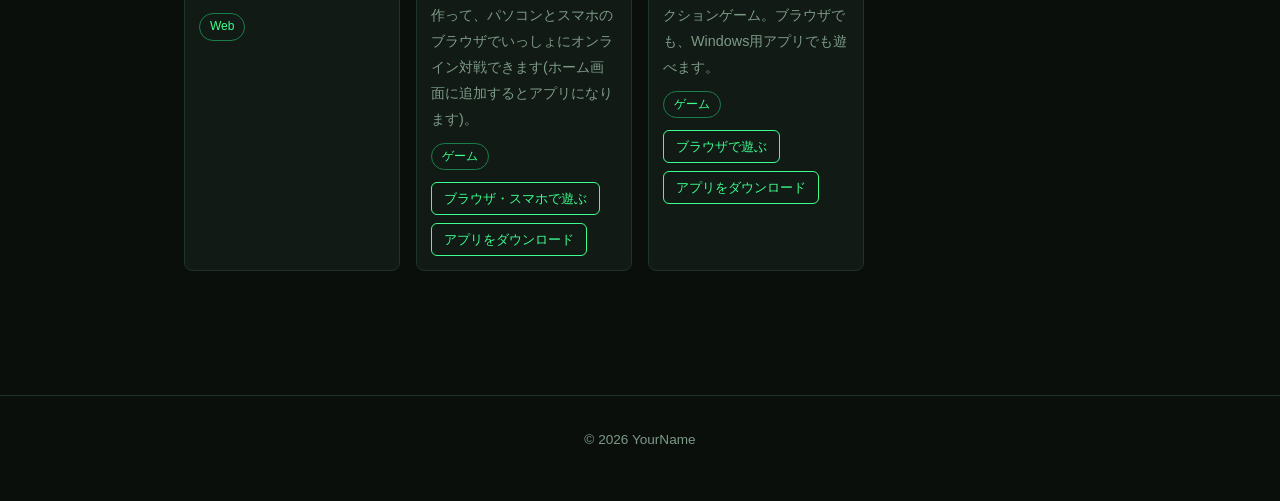
==== commit 8950b914: "Freedom Land の説明を更新(ブラウザ版もオンライン対戦できる) Co-Authored-By: Claude Opus 5.5 <noreply@anthropic.com>" ====
--- a/works.html
+++ b/works.html
@@ -182,7 +182,7 @@
           <div class="card-image"></div>
           <div class="card-body">
             <h3>Freedom Land</h3>
-            <p>みんなで遊べる3Dミニゲーム集。スマホのブラウザでも遊べて(ホーム画面に追加するとアプリになります)、パソコン版ではオンライン対戦もできます。</p>
+            <p>みんなで遊べる3Dミニゲーム集。パスワードでルームを作って、パソコンとスマホのブラウザでいっしょにオンライン対戦できます(ホーム画面に追加するとアプリになります)。</p>
             <span class="tag">ゲーム</span>
             <div class="card-links">
               <a href="https://lumiere2110.github.io/freedom-land/" class="card-link" target="_blank">ブラウザ・スマホで遊ぶ</a>
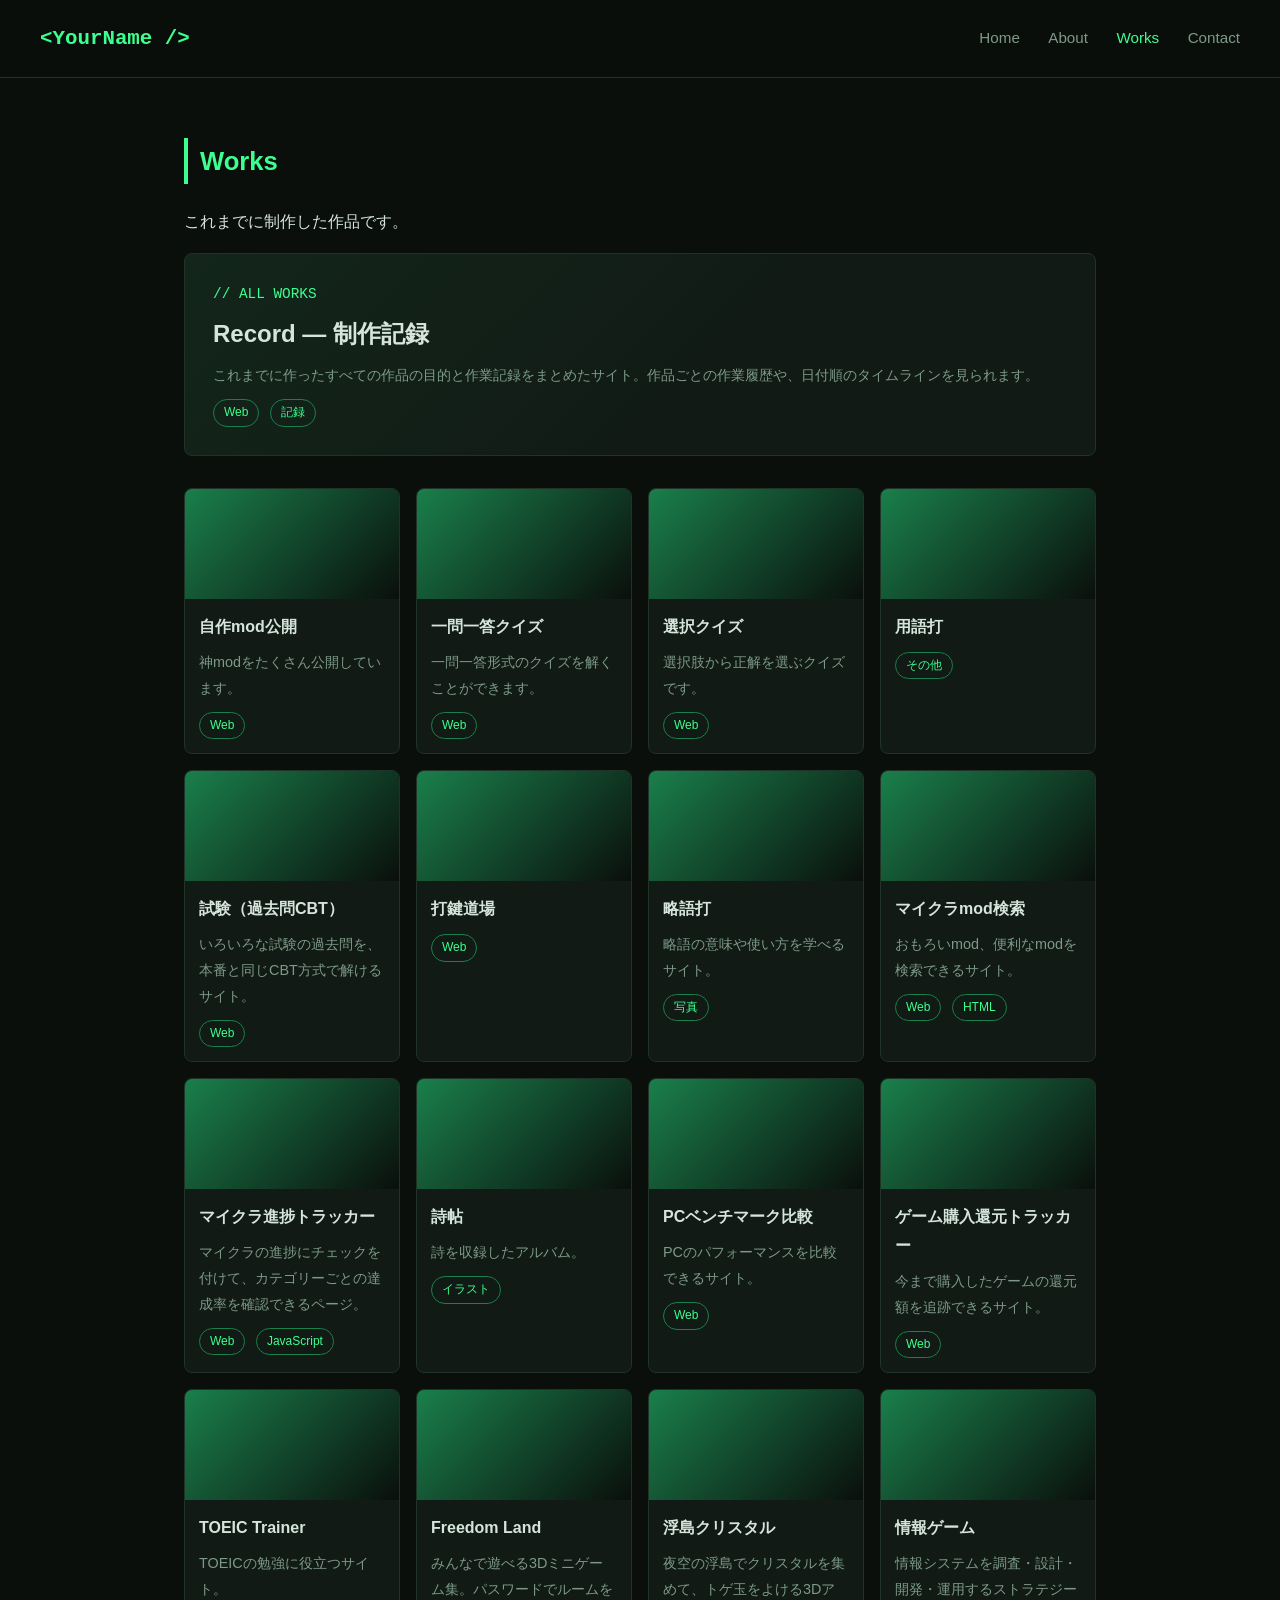
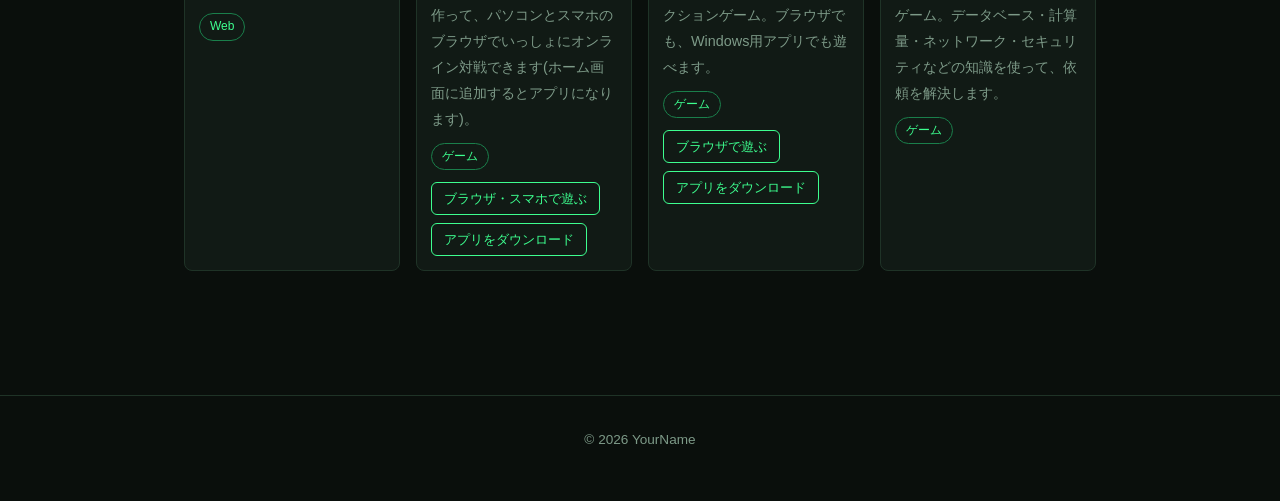
==== commit 3f5a6c30: "作品に「情報ゲーム」を追加 Co-Authored-By: Claude Opus 5.5 <noreply@anthropic.com>" ====
--- a/works.html
+++ b/works.html
@@ -206,7 +206,17 @@
           </div>
         </div>
 
-        <!-- 16〜20番目は空きです。作品が増えたら、上のカードをコピーしてここに貼り付けてください。 -->
+        <!-- 16 -->
+        <a href="https://lumiere2110.github.io/joho-game/" class="card" target="_blank">
+          <div class="card-image"></div>
+          <div class="card-body">
+            <h3>情報ゲーム</h3>
+            <p>情報システムを調査・設計・開発・運用するストラテジーゲーム。データベース・計算量・ネットワーク・セキュリティなどの知識を使って、依頼を解決します。</p>
+            <span class="tag">ゲーム</span>
+          </div>
+        </a>
+
+        <!-- 17〜20番目は空きです。作品が増えたら、上のカードをコピーしてここに貼り付けてください。 -->
 
         <!-- ▼ 今は表示していない作品（< ! - - と - - > で囲むと画面に出なくなります）
              また載せたくなったら、囲みを外してください。
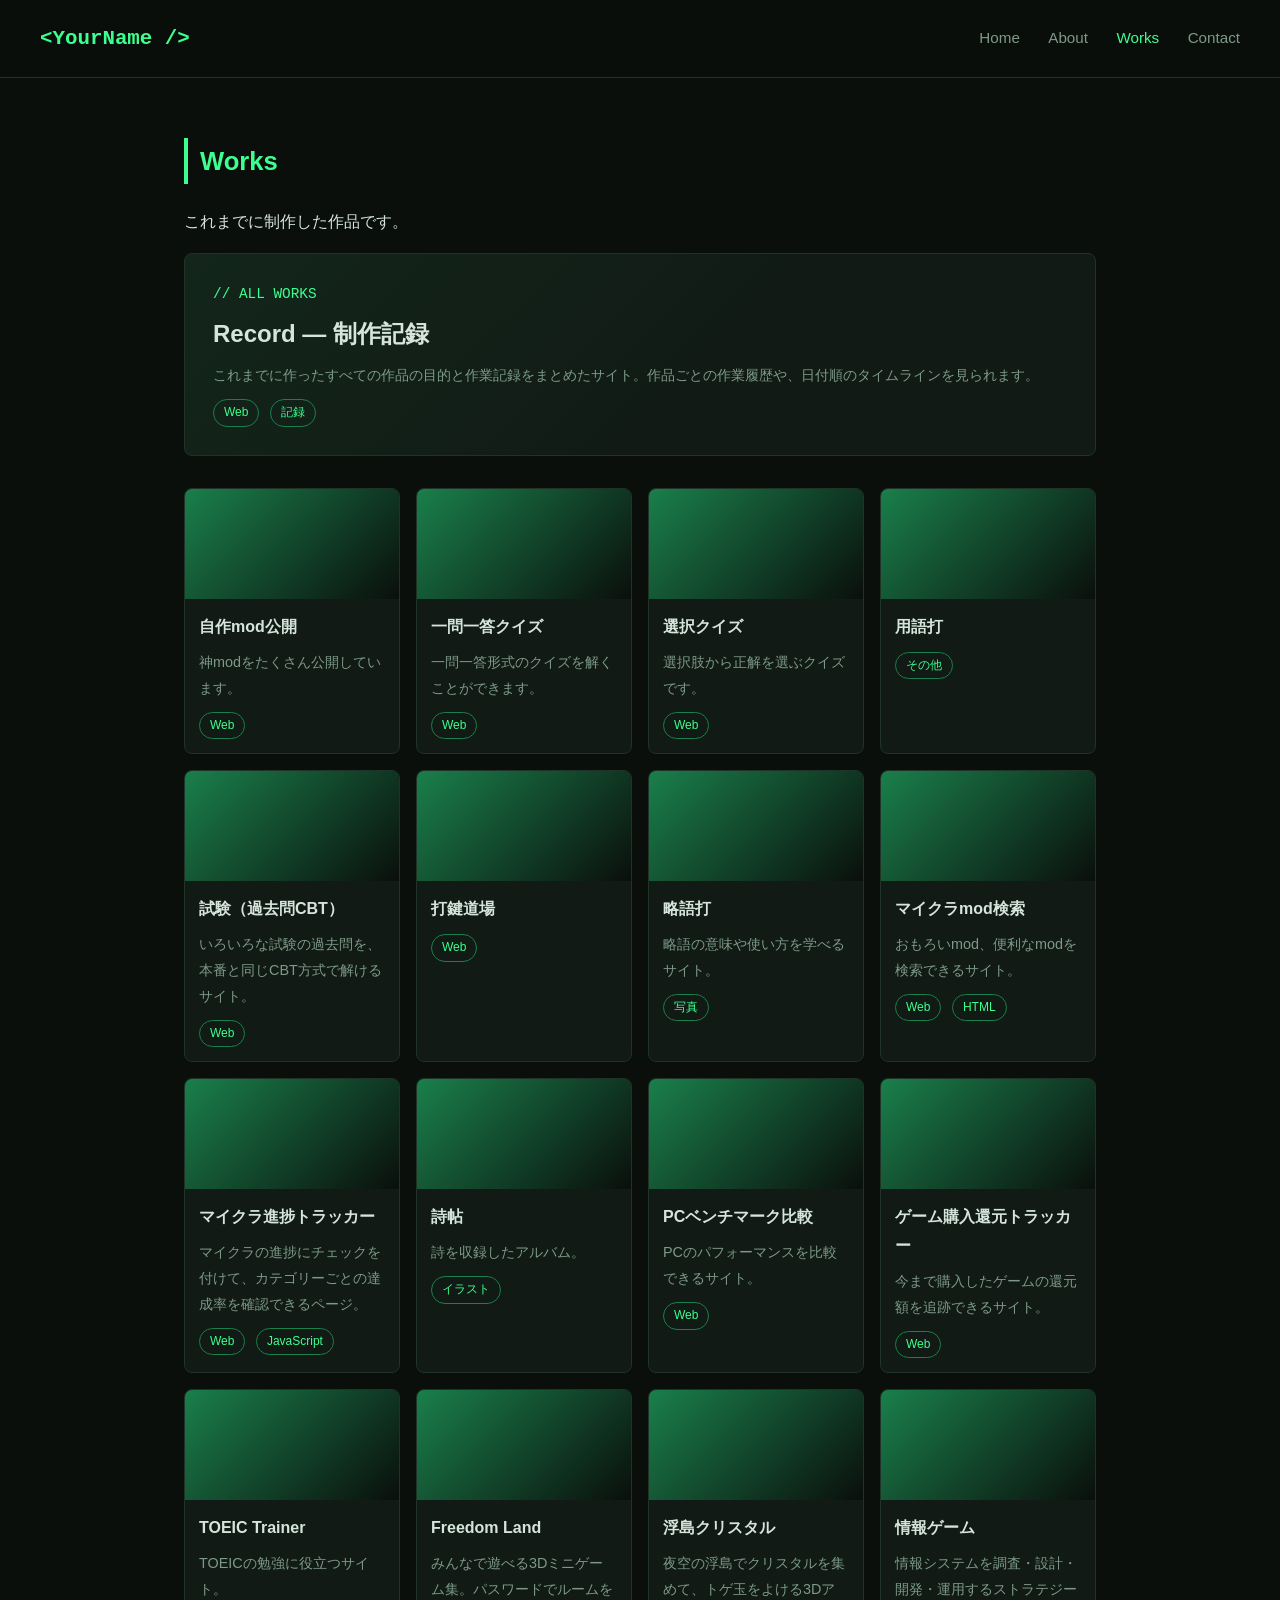
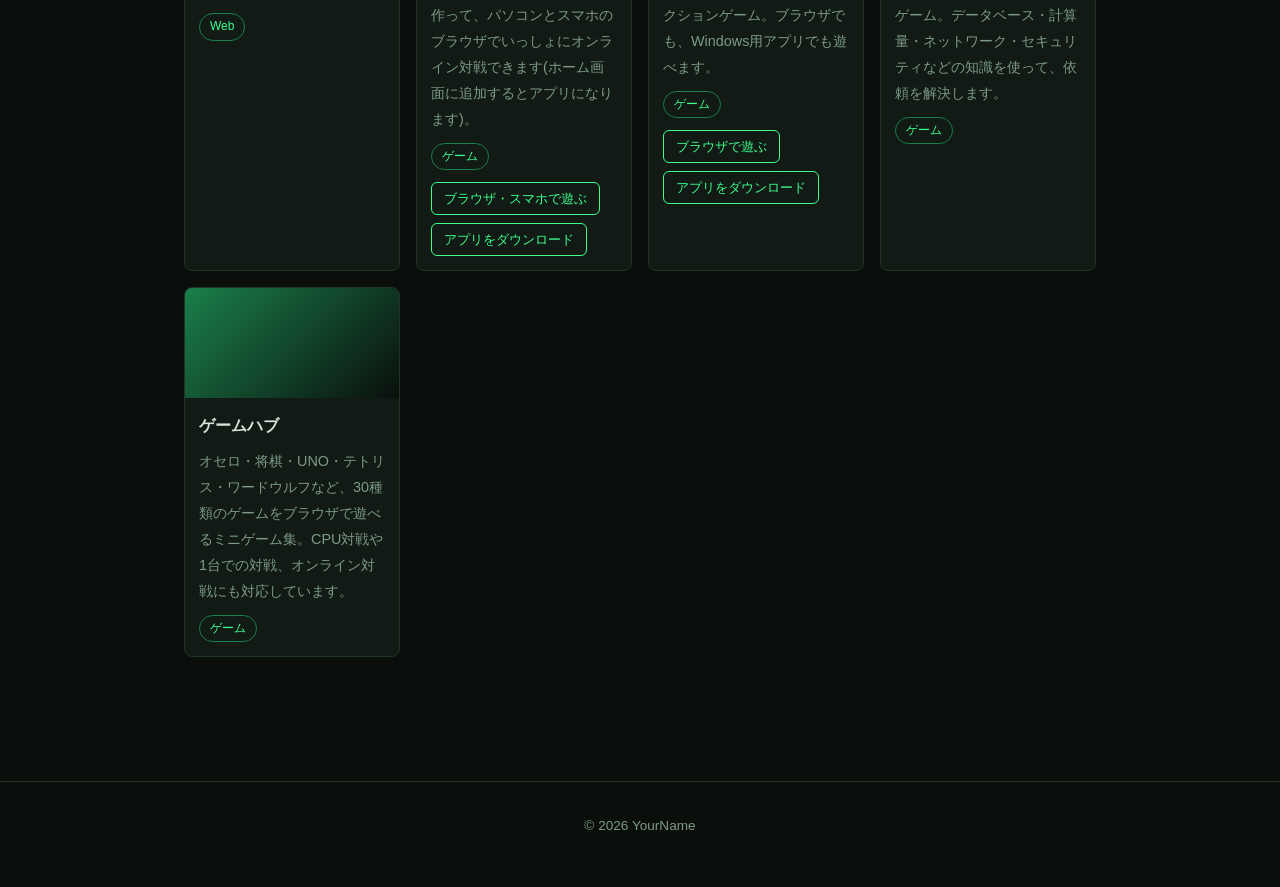
==== commit 977b31a5: "作品に「ゲームハブ」を追加 Co-Authored-By: Claude Opus 5.5 <noreply@anthropic.com>" ====
--- a/works.html
+++ b/works.html
@@ -216,7 +216,17 @@
           </div>
         </a>
 
-        <!-- 17〜20番目は空きです。作品が増えたら、上のカードをコピーしてここに貼り付けてください。 -->
+        <!-- 17 -->
+        <a href="https://lumiere2110.github.io/game-hub/" class="card" target="_blank">
+          <div class="card-image"></div>
+          <div class="card-body">
+            <h3>ゲームハブ</h3>
+            <p>オセロ・将棋・UNO・テトリス・ワードウルフなど、30種類のゲームをブラウザで遊べるミニゲーム集。CPU対戦や1台での対戦、オンライン対戦にも対応しています。</p>
+            <span class="tag">ゲーム</span>
+          </div>
+        </a>
+
+        <!-- 18〜20番目は空きです。作品が増えたら、上のカードをコピーしてここに貼り付けてください。 -->
 
         <!-- ▼ 今は表示していない作品（< ! - - と - - > で囲むと画面に出なくなります）
              また載せたくなったら、囲みを外してください。
